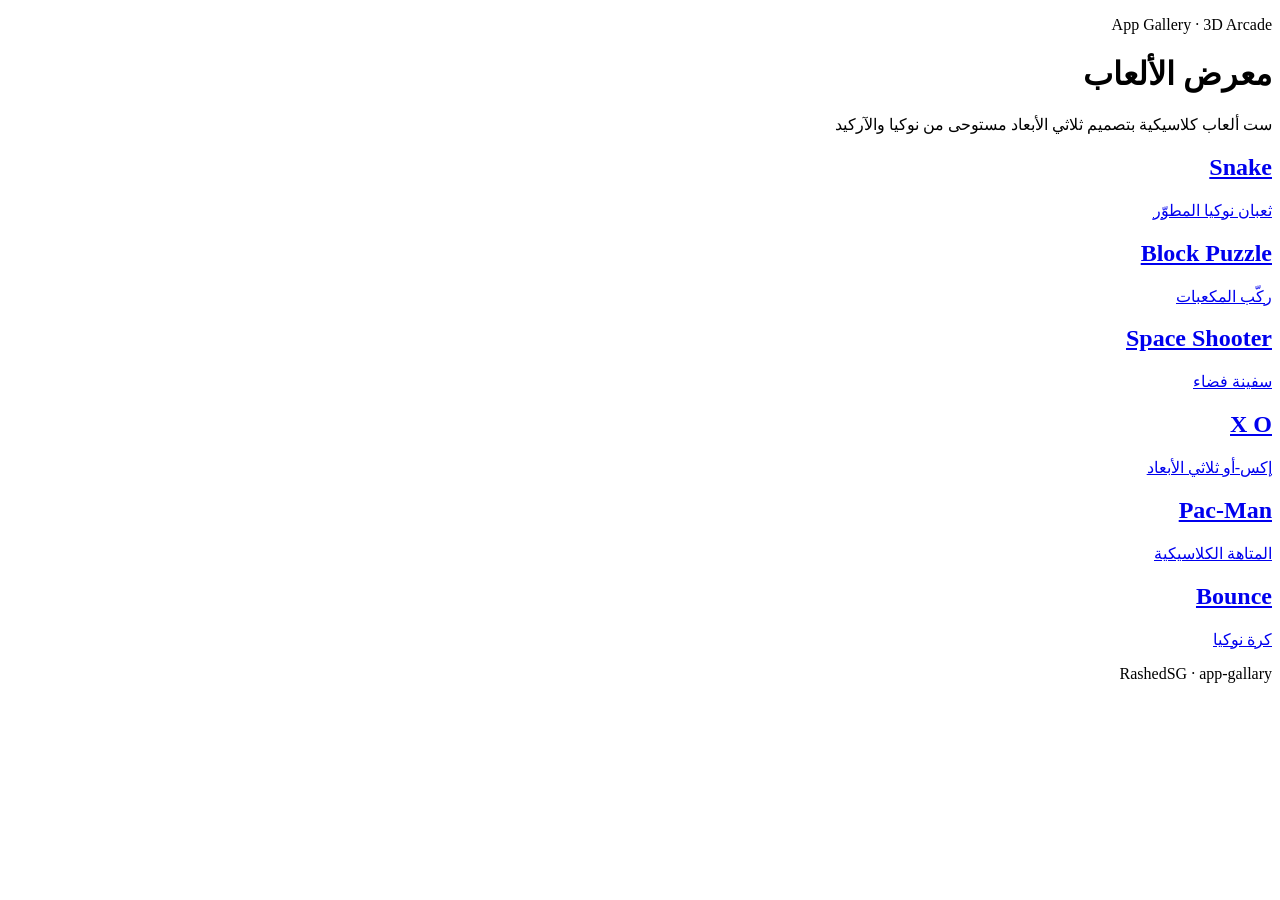
==== index.html @ 0dc10f10 "Add 3D arcade gallery with six classic games" ====
<!DOCTYPE html>
<html lang="ar" dir="rtl">
<head>
  <meta charset="UTF-8">
  <meta name="viewport" content="width=device-width, initial-scale=1.0">
  <title>معرض الألعاب ثلاثي الأبعاد</title>
  <link href="https://fonts.googleapis.com/css2?family=Cairo:wght@400;600;700;800;900&display=swap" rel="stylesheet">
  <link rel="stylesheet" href="style.css">
</head>
<body>
  <div class="bg-orb o1"></div>
  <div class="bg-orb o2"></div>
  <div class="bg-orb o3"></div>
  <header>
    <p class="kicker">App Gallery · 3D Arcade</p>
    <h1>معرض الألعاب</h1>
    <p class="sub">ست ألعاب كلاسيكية بتصميم ثلاثي الأبعاد مستوحى من نوكيا والآركيد</p>
  </header>
  <main class="grid">
    <a class="card c1" href="games/snake.html"><div class="cube"></div><h2>Snake</h2><p>ثعبان نوكيا المطوّر</p></a>
    <a class="card c2" href="games/block-puzzle.html"><div class="cube"></div><h2>Block Puzzle</h2><p>ركّب المكعبات</p></a>
    <a class="card c3" href="games/space-shooter.html"><div class="cube"></div><h2>Space Shooter</h2><p>سفينة فضاء</p></a>
    <a class="card c4" href="games/xo.html"><div class="cube"></div><h2>X O</h2><p>إكس-أو ثلاثي الأبعاد</p></a>
    <a class="card c5" href="games/pacman.html"><div class="cube"></div><h2>Pac-Man</h2><p>المتاهة الكلاسيكية</p></a>
    <a class="card c6" href="games/bounce.html"><div class="cube"></div><h2>Bounce</h2><p>كرة نوكيا</p></a>
  </main>
  <footer>RashedSG · app-gallary</footer>
</body>
</html>
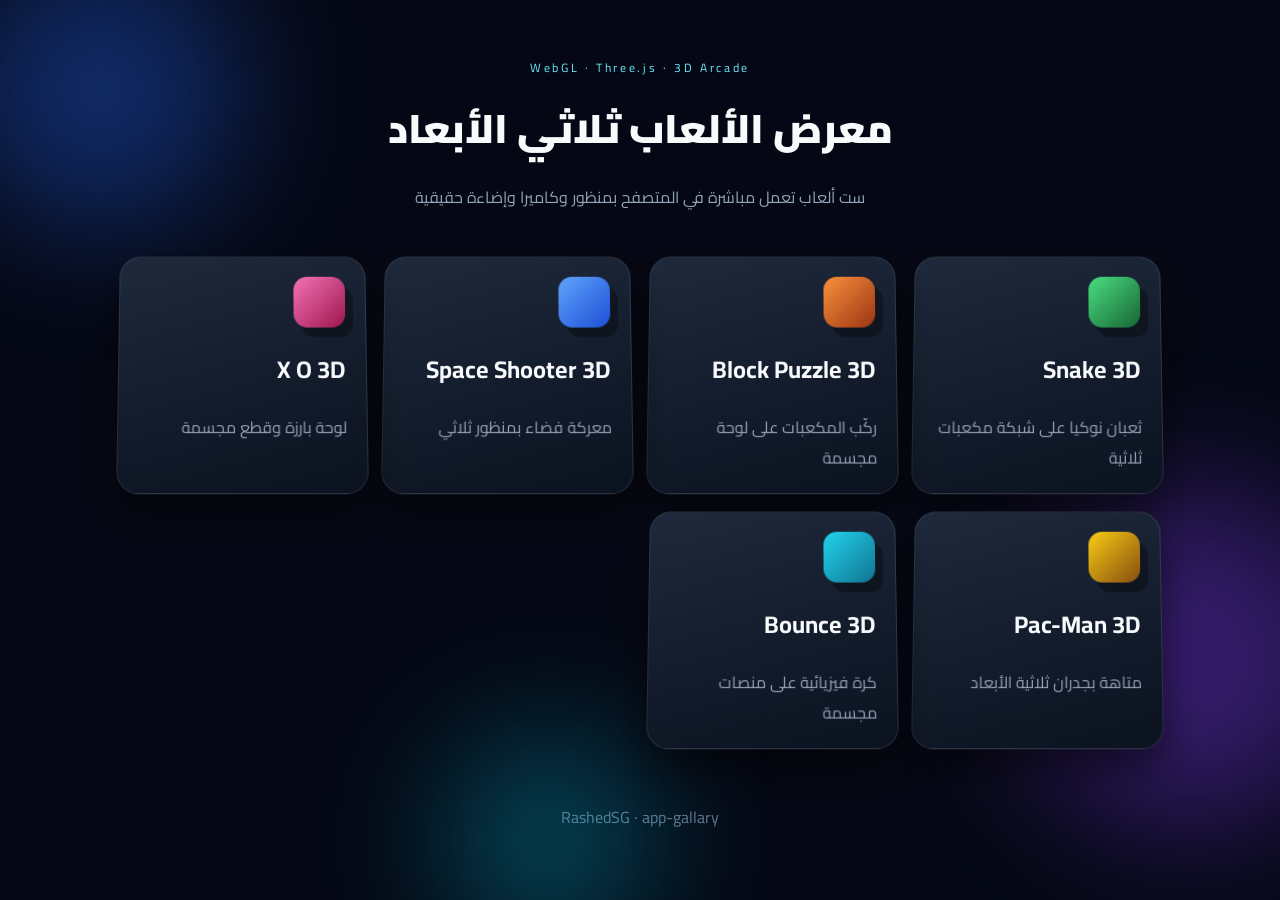
==== commit a378a3ea: "Rebuild gallery and Snake as real Three.js 3D" ====
--- a/index.html
+++ b/index.html
@@ -12,17 +12,17 @@
   <div class="bg-orb o2"></div>
   <div class="bg-orb o3"></div>
   <header>
-    <p class="kicker">App Gallery · 3D Arcade</p>
-    <h1>معرض الألعاب</h1>
-    <p class="sub">ست ألعاب كلاسيكية بتصميم ثلاثي الأبعاد مستوحى من نوكيا والآركيد</p>
+    <p class="kicker">WebGL · Three.js · 3D Arcade</p>
+    <h1>معرض الألعاب ثلاثي الأبعاد</h1>
+    <p class="sub">ست ألعاب تعمل مباشرة في المتصفح بمنظور وكاميرا وإضاءة حقيقية</p>
   </header>
   <main class="grid">
-    <a class="card c1" href="games/snake.html"><div class="cube"></div><h2>Snake</h2><p>ثعبان نوكيا المطوّر</p></a>
-    <a class="card c2" href="games/block-puzzle.html"><div class="cube"></div><h2>Block Puzzle</h2><p>ركّب المكعبات</p></a>
-    <a class="card c3" href="games/space-shooter.html"><div class="cube"></div><h2>Space Shooter</h2><p>سفينة فضاء</p></a>
-    <a class="card c4" href="games/xo.html"><div class="cube"></div><h2>X O</h2><p>إكس-أو ثلاثي الأبعاد</p></a>
-    <a class="card c5" href="games/pacman.html"><div class="cube"></div><h2>Pac-Man</h2><p>المتاهة الكلاسيكية</p></a>
-    <a class="card c6" href="games/bounce.html"><div class="cube"></div><h2>Bounce</h2><p>كرة نوكيا</p></a>
+    <a class="card c1" href="games/snake.html"><div class="cube"></div><h2>Snake 3D</h2><p>ثعبان نوكيا على شبكة مكعبات ثلاثية</p></a>
+    <a class="card c2" href="games/block-puzzle.html"><div class="cube"></div><h2>Block Puzzle 3D</h2><p>ركّب المكعبات على لوحة مجسمة</p></a>
+    <a class="card c3" href="games/space-shooter.html"><div class="cube"></div><h2>Space Shooter 3D</h2><p>معركة فضاء بمنظور ثلاثي</p></a>
+    <a class="card c4" href="games/xo.html"><div class="cube"></div><h2>X O 3D</h2><p>لوحة بارزة وقطع مجسمة</p></a>
+    <a class="card c5" href="games/pacman.html"><div class="cube"></div><h2>Pac-Man 3D</h2><p>متاهة بجدران ثلاثية الأبعاد</p></a>
+    <a class="card c6" href="games/bounce.html"><div class="cube"></div><h2>Bounce 3D</h2><p>كرة فيزيائية على منصات مجسمة</p></a>
   </main>
   <footer>RashedSG · app-gallary</footer>
 </body>
--- a/style.css
+++ b/style.css
@@ -0,0 +1 @@
+:root{--bg:#050814;--text:#f8fafc;--muted:#94a3b8}*{box-sizing:border-box}html,body{margin:0;min-height:100%;font-family:Cairo,system-ui,sans-serif;background:#050814;color:var(--text)}.bg-orb{position:fixed;border-radius:50%;filter:blur(70px);opacity:.4;pointer-events:none}.o1{width:280px;height:280px;background:#2563eb;top:-50px;left:-40px}.o2{width:340px;height:340px;background:#7c3aed;bottom:8%;right:-80px}.o3{width:200px;height:200px;background:#06b6d4;bottom:-40px;left:35%}header{text-align:center;padding:44px 16px 8px;position:relative}.kicker{letter-spacing:.22em;color:#67e8f9;font-size:12px}h1{margin:8px 0;font-size:40px;font-weight:900}.sub{color:var(--muted)}.grid{display:grid;gap:16px;padding:18px;grid-template-columns:repeat(auto-fit,minmax(230px,1fr));max-width:1080px;margin:0 auto 36px}.card{display:block;text-decoration:none;color:inherit;background:linear-gradient(165deg,#1e293b,#0b1220);border:1px solid #ffffff1a;border-radius:22px;padding:20px;min-height:200px;box-shadow:0 18px 40px #0008;transform:perspective(800px) rotateX(6deg);transition:.2s}.card:hover{transform:perspective(800px) rotateX(0) translateY(-8px)}.cube{width:52px;height:52px;border-radius:14px;margin-bottom:14px;box-shadow:8px 10px 0 #0005}.c1 .cube{background:linear-gradient(135deg,#4ade80,#166534)}.c2 .cube{background:linear-gradient(135deg,#fb923c,#9a3412)}.c3 .cube{background:linear-gradient(135deg,#60a5fa,#1d4ed8)}.c4 .cube{background:linear-gradient(135deg,#f472b6,#9d174d)}.c5 .cube{background:linear-gradient(135deg,#facc15,#854d0e)}.c6 .cube{background:linear-gradient(135deg,#22d3ee,#0e7490)}.card p{color:var(--muted);margin:6px 0 0}footer{text-align:center;color:#64748b;padding-bottom:28px}.game-wrap{max-width:960px;margin:0 auto;padding:12px}.topbar{display:flex;justify-content:space-between;align-items:center;gap:10px;flex-wrap:wrap}.topbar a{color:#67e8f9;text-decoration:none}.hud{display:flex;gap:8px;flex-wrap:wrap;margin:10px 0}.hud span,.hud button{background:#111827;border:1px solid #ffffff14;color:#fff;border-radius:12px;padding:8px 12px;font:inherit}.hud button{cursor:pointer;background:#2563eb}#view{width:100%;height:min(72vh,640px);border-radius:18px;overflow:hidden;background:#020617;box-shadow:0 24px 50px #0008}.hint{color:#94a3b8;text-align:center;font-size:13px}
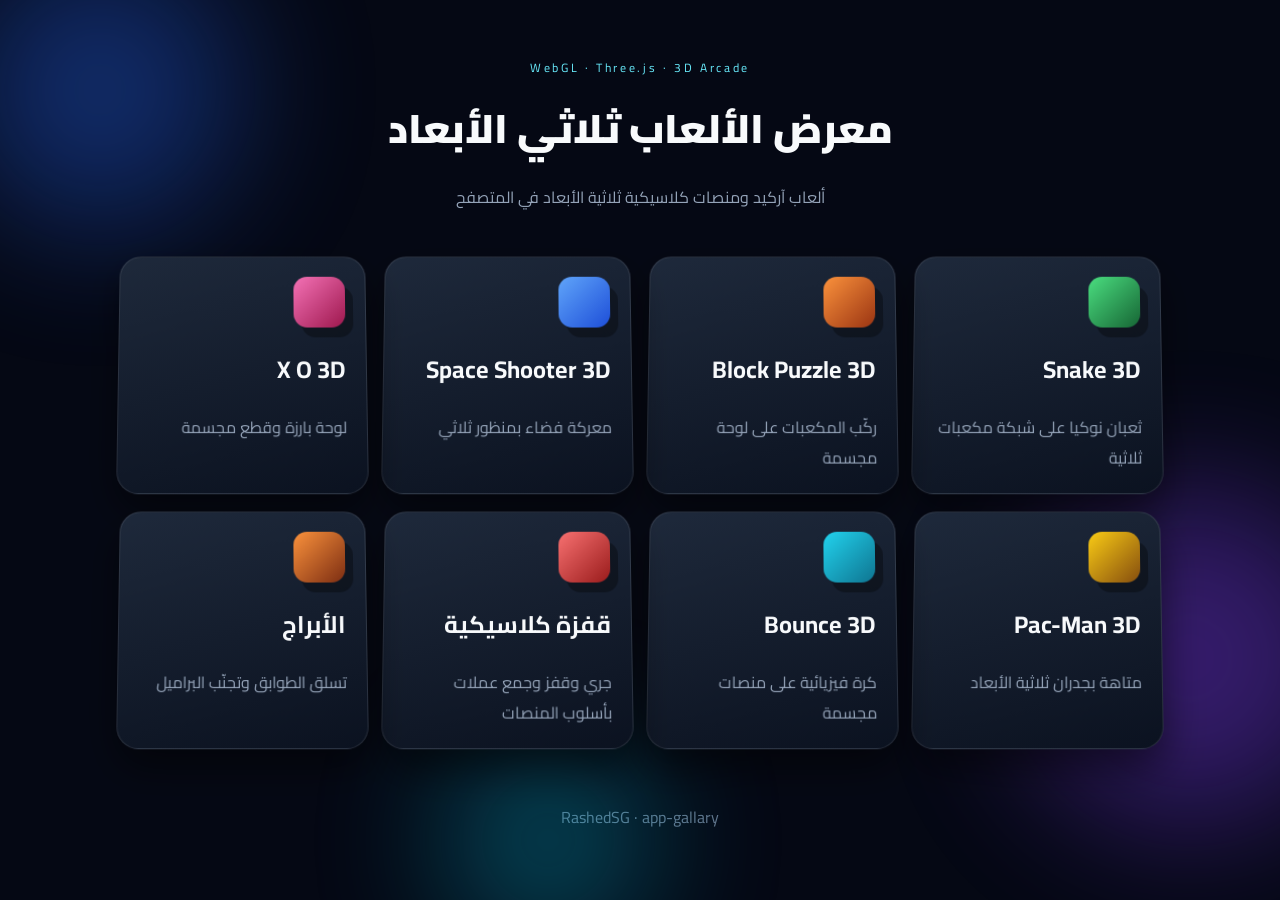
==== commit c4388f46: "Add classic platformers: Leap and Towers" ====
--- a/index.html
+++ b/index.html
@@ -8,13 +8,11 @@
   <link rel="stylesheet" href="style.css">
 </head>
 <body>
-  <div class="bg-orb o1"></div>
-  <div class="bg-orb o2"></div>
-  <div class="bg-orb o3"></div>
+  <div class="bg-orb o1"></div><div class="bg-orb o2"></div><div class="bg-orb o3"></div>
   <header>
     <p class="kicker">WebGL · Three.js · 3D Arcade</p>
     <h1>معرض الألعاب ثلاثي الأبعاد</h1>
-    <p class="sub">ست ألعاب تعمل مباشرة في المتصفح بمنظور وكاميرا وإضاءة حقيقية</p>
+    <p class="sub">ألعاب آركيد ومنصات كلاسيكية ثلاثية الأبعاد في المتصفح</p>
   </header>
   <main class="grid">
     <a class="card c1" href="games/snake.html"><div class="cube"></div><h2>Snake 3D</h2><p>ثعبان نوكيا على شبكة مكعبات ثلاثية</p></a>
@@ -23,7 +21,8 @@
     <a class="card c4" href="games/xo.html"><div class="cube"></div><h2>X O 3D</h2><p>لوحة بارزة وقطع مجسمة</p></a>
     <a class="card c5" href="games/pacman.html"><div class="cube"></div><h2>Pac-Man 3D</h2><p>متاهة بجدران ثلاثية الأبعاد</p></a>
     <a class="card c6" href="games/bounce.html"><div class="cube"></div><h2>Bounce 3D</h2><p>كرة فيزيائية على منصات مجسمة</p></a>
+    <a class="card c7" href="games/leap.html"><div class="cube"></div><h2>قفزة كلاسيكية</h2><p>جري وقفز وجمع عملات بأسلوب المنصات</p></a>
+    <a class="card c8" href="games/towers.html"><div class="cube"></div><h2>الأبراج</h2><p>تسلق الطوابق وتجنّب البراميل</p></a>
   </main>
   <footer>RashedSG · app-gallary</footer>
-</body>
-</html>
+</body></html>
--- a/style.css
+++ b/style.css
@@ -1 +1 @@
-:root{--bg:#050814;--text:#f8fafc;--muted:#94a3b8}*{box-sizing:border-box}html,body{margin:0;min-height:100%;font-family:Cairo,system-ui,sans-serif;background:#050814;color:var(--text)}.bg-orb{position:fixed;border-radius:50%;filter:blur(70px);opacity:.4;pointer-events:none}.o1{width:280px;height:280px;background:#2563eb;top:-50px;left:-40px}.o2{width:340px;height:340px;background:#7c3aed;bottom:8%;right:-80px}.o3{width:200px;height:200px;background:#06b6d4;bottom:-40px;left:35%}header{text-align:center;padding:44px 16px 8px;position:relative}.kicker{letter-spacing:.22em;color:#67e8f9;font-size:12px}h1{margin:8px 0;font-size:40px;font-weight:900}.sub{color:var(--muted)}.grid{display:grid;gap:16px;padding:18px;grid-template-columns:repeat(auto-fit,minmax(230px,1fr));max-width:1080px;margin:0 auto 36px}.card{display:block;text-decoration:none;color:inherit;background:linear-gradient(165deg,#1e293b,#0b1220);border:1px solid #ffffff1a;border-radius:22px;padding:20px;min-height:200px;box-shadow:0 18px 40px #0008;transform:perspective(800px) rotateX(6deg);transition:.2s}.card:hover{transform:perspective(800px) rotateX(0) translateY(-8px)}.cube{width:52px;height:52px;border-radius:14px;margin-bottom:14px;box-shadow:8px 10px 0 #0005}.c1 .cube{background:linear-gradient(135deg,#4ade80,#166534)}.c2 .cube{background:linear-gradient(135deg,#fb923c,#9a3412)}.c3 .cube{background:linear-gradient(135deg,#60a5fa,#1d4ed8)}.c4 .cube{background:linear-gradient(135deg,#f472b6,#9d174d)}.c5 .cube{background:linear-gradient(135deg,#facc15,#854d0e)}.c6 .cube{background:linear-gradient(135deg,#22d3ee,#0e7490)}.card p{color:var(--muted);margin:6px 0 0}footer{text-align:center;color:#64748b;padding-bottom:28px}.game-wrap{max-width:960px;margin:0 auto;padding:12px}.topbar{display:flex;justify-content:space-between;align-items:center;gap:10px;flex-wrap:wrap}.topbar a{color:#67e8f9;text-decoration:none}.hud{display:flex;gap:8px;flex-wrap:wrap;margin:10px 0}.hud span,.hud button{background:#111827;border:1px solid #ffffff14;color:#fff;border-radius:12px;padding:8px 12px;font:inherit}.hud button{cursor:pointer;background:#2563eb}#view{width:100%;height:min(72vh,640px);border-radius:18px;overflow:hidden;background:#020617;box-shadow:0 24px 50px #0008}.hint{color:#94a3b8;text-align:center;font-size:13px}
+:root{--bg:#050814;--text:#f8fafc;--muted:#94a3b8}*{box-sizing:border-box}html,body{margin:0;min-height:100%;font-family:Cairo,system-ui,sans-serif;background:#050814;color:var(--text)}.bg-orb{position:fixed;border-radius:50%;filter:blur(70px);opacity:.4;pointer-events:none}.o1{width:280px;height:280px;background:#2563eb;top:-50px;left:-40px}.o2{width:340px;height:340px;background:#7c3aed;bottom:8%;right:-80px}.o3{width:200px;height:200px;background:#06b6d4;bottom:-40px;left:35%}header{text-align:center;padding:44px 16px 8px;position:relative}.kicker{letter-spacing:.22em;color:#67e8f9;font-size:12px}h1{margin:8px 0;font-size:40px;font-weight:900}.sub{color:var(--muted)}.grid{display:grid;gap:16px;padding:18px;grid-template-columns:repeat(auto-fit,minmax(230px,1fr));max-width:1080px;margin:0 auto 36px}.card{display:block;text-decoration:none;color:inherit;background:linear-gradient(165deg,#1e293b,#0b1220);border:1px solid #ffffff1a;border-radius:22px;padding:20px;min-height:200px;box-shadow:0 18px 40px #0008;transform:perspective(800px) rotateX(6deg);transition:.2s}.card:hover{transform:perspective(800px) rotateX(0) translateY(-8px)}.cube{width:52px;height:52px;border-radius:14px;margin-bottom:14px;box-shadow:8px 10px 0 #0005}.c1 .cube{background:linear-gradient(135deg,#4ade80,#166534)}.c2 .cube{background:linear-gradient(135deg,#fb923c,#9a3412)}.c3 .cube{background:linear-gradient(135deg,#60a5fa,#1d4ed8)}.c4 .cube{background:linear-gradient(135deg,#f472b6,#9d174d)}.c5 .cube{background:linear-gradient(135deg,#facc15,#854d0e)}.c6 .cube{background:linear-gradient(135deg,#22d3ee,#0e7490)}.c7 .cube{background:linear-gradient(135deg,#f87171,#991b1b)}.c8 .cube{background:linear-gradient(135deg,#fb923c,#7c2d12)}.card p{color:var(--muted);margin:6px 0 0}footer{text-align:center;color:#64748b;padding-bottom:28px}.game-wrap{max-width:960px;margin:0 auto;padding:12px}.topbar{display:flex;justify-content:space-between;align-items:center;gap:10px;flex-wrap:wrap}.topbar a{color:#67e8f9;text-decoration:none}.hud{display:flex;gap:8px;flex-wrap:wrap;margin:10px 0}.hud span,.hud button{background:#111827;border:1px solid #ffffff14;color:#fff;border-radius:12px;padding:8px 12px;font:inherit;backdrop-filter:blur(10px)}.hud button{cursor:pointer;background:#2563eb}#view{width:100%;height:min(78vh,720px);border-radius:22px;overflow:hidden;background:#020617;box-shadow:0 28px 60px #000a, inset 0 0 0 1px #ffffff14}.topbar h2{margin:0;font-size:22px}.hint{color:#94a3b8;text-align:center;font-size:13px}
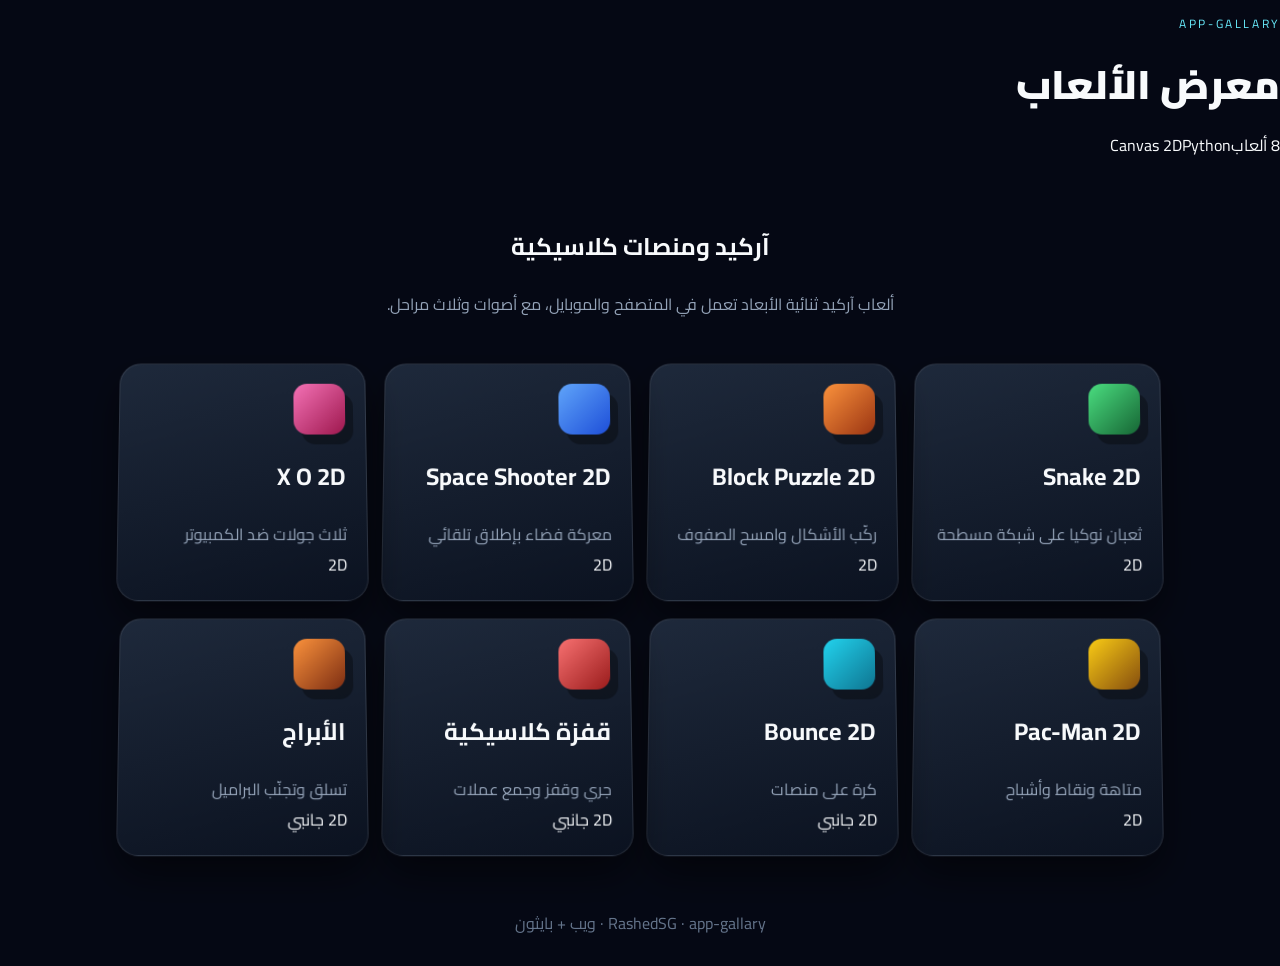
==== commit 0425f100: "Switch gallery to Canvas 2D" ====
--- a/index.html
+++ b/index.html
@@ -3,26 +3,30 @@
 <head>
   <meta charset="UTF-8">
   <meta name="viewport" content="width=device-width, initial-scale=1.0">
-  <title>معرض الألعاب ثلاثي الأبعاد</title>
+  <title>معرض الألعاب ثنائي الأبعاد</title>
   <link href="https://fonts.googleapis.com/css2?family=Cairo:wght@400;600;700;800;900&display=swap" rel="stylesheet">
   <link rel="stylesheet" href="style.css">
 </head>
 <body>
-  <div class="bg-orb o1"></div><div class="bg-orb o2"></div><div class="bg-orb o3"></div>
-  <header>
-    <p class="kicker">WebGL · Three.js · 3D Arcade</p>
-    <h1>معرض الألعاب ثلاثي الأبعاد</h1>
-    <p class="sub">ألعاب آركيد ومنصات كلاسيكية ثلاثية الأبعاد في المتصفح</p>
-  </header>
-  <main class="grid">
-    <a class="card c1" href="games/snake.html"><div class="cube"></div><h2>Snake 3D</h2><p>ثعبان نوكيا على شبكة مكعبات ثلاثية</p></a>
-    <a class="card c2" href="games/block-puzzle.html"><div class="cube"></div><h2>Block Puzzle 3D</h2><p>ركّب المكعبات على لوحة مجسمة</p></a>
-    <a class="card c3" href="games/space-shooter.html"><div class="cube"></div><h2>Space Shooter 3D</h2><p>معركة فضاء بمنظور ثلاثي</p></a>
-    <a class="card c4" href="games/xo.html"><div class="cube"></div><h2>X O 3D</h2><p>لوحة بارزة وقطع مجسمة</p></a>
-    <a class="card c5" href="games/pacman.html"><div class="cube"></div><h2>Pac-Man 3D</h2><p>متاهة بجدران ثلاثية الأبعاد</p></a>
-    <a class="card c6" href="games/bounce.html"><div class="cube"></div><h2>Bounce 3D</h2><p>كرة فيزيائية على منصات مجسمة</p></a>
-    <a class="card c7" href="games/leap.html"><div class="cube"></div><h2>قفزة كلاسيكية</h2><p>جري وقفز وجمع عملات بأسلوب المنصات</p></a>
-    <a class="card c8" href="games/towers.html"><div class="cube"></div><h2>الأبراج</h2><p>تسلق الطوابق وتجنّب البراميل</p></a>
-  </main>
-  <footer>RashedSG · app-gallary</footer>
+  <div class="shell">
+    <nav class="nav">
+      <div class="brand"><div class="logo"></div><div><p class="kicker">APP-GALLARY</p><h1>معرض الألعاب</h1></div></div>
+      <div class="pills"><span class="pill">8 ألعاب</span><span class="pill">Canvas 2D</span><span class="pill">Python</span></div>
+    </nav>
+    <header class="hero">
+      <h2>آركيد ومنصات كلاسيكية</h2>
+      <p class="sub">ألعاب آركيد ثنائية الأبعاد تعمل في المتصفح والموبايل، مع أصوات وثلاث مراحل.</p>
+    </header>
+    <main class="grid">
+      <a class="card c1" href="games/snake.html"><div class="cube"></div><h2>Snake 2D</h2><p>ثعبان نوكيا على شبكة مسطحة</p><span class="tag">2D</span></a>
+      <a class="card c2" href="games/block-puzzle.html"><div class="cube"></div><h2>Block Puzzle 2D</h2><p>ركّب الأشكال وامسح الصفوف</p><span class="tag">2D</span></a>
+      <a class="card c3" href="games/space-shooter.html"><div class="cube"></div><h2>Space Shooter 2D</h2><p>معركة فضاء بإطلاق تلقائي</p><span class="tag">2D</span></a>
+      <a class="card c4" href="games/xo.html"><div class="cube"></div><h2>X O 2D</h2><p>ثلاث جولات ضد الكمبيوتر</p><span class="tag">2D</span></a>
+      <a class="card c5" href="games/pacman.html"><div class="cube"></div><h2>Pac-Man 2D</h2><p>متاهة ونقاط وأشباح</p><span class="tag">2D</span></a>
+      <a class="card c6" href="games/bounce.html"><div class="cube"></div><h2>Bounce 2D</h2><p>كرة على منصات</p><span class="tag">2D جانبي</span></a>
+      <a class="card c7" href="games/leap.html"><div class="cube"></div><h2>قفزة كلاسيكية</h2><p>جري وقفز وجمع عملات</p><span class="tag">2D جانبي</span></a>
+      <a class="card c8" href="games/towers.html"><div class="cube"></div><h2>الأبراج</h2><p>تسلق وتجنّب البراميل</p><span class="tag">2D جانبي</span></a>
+    </main>
+    <footer>RashedSG · app-gallary · ويب + بايثون</footer>
+  </div>
 </body></html>
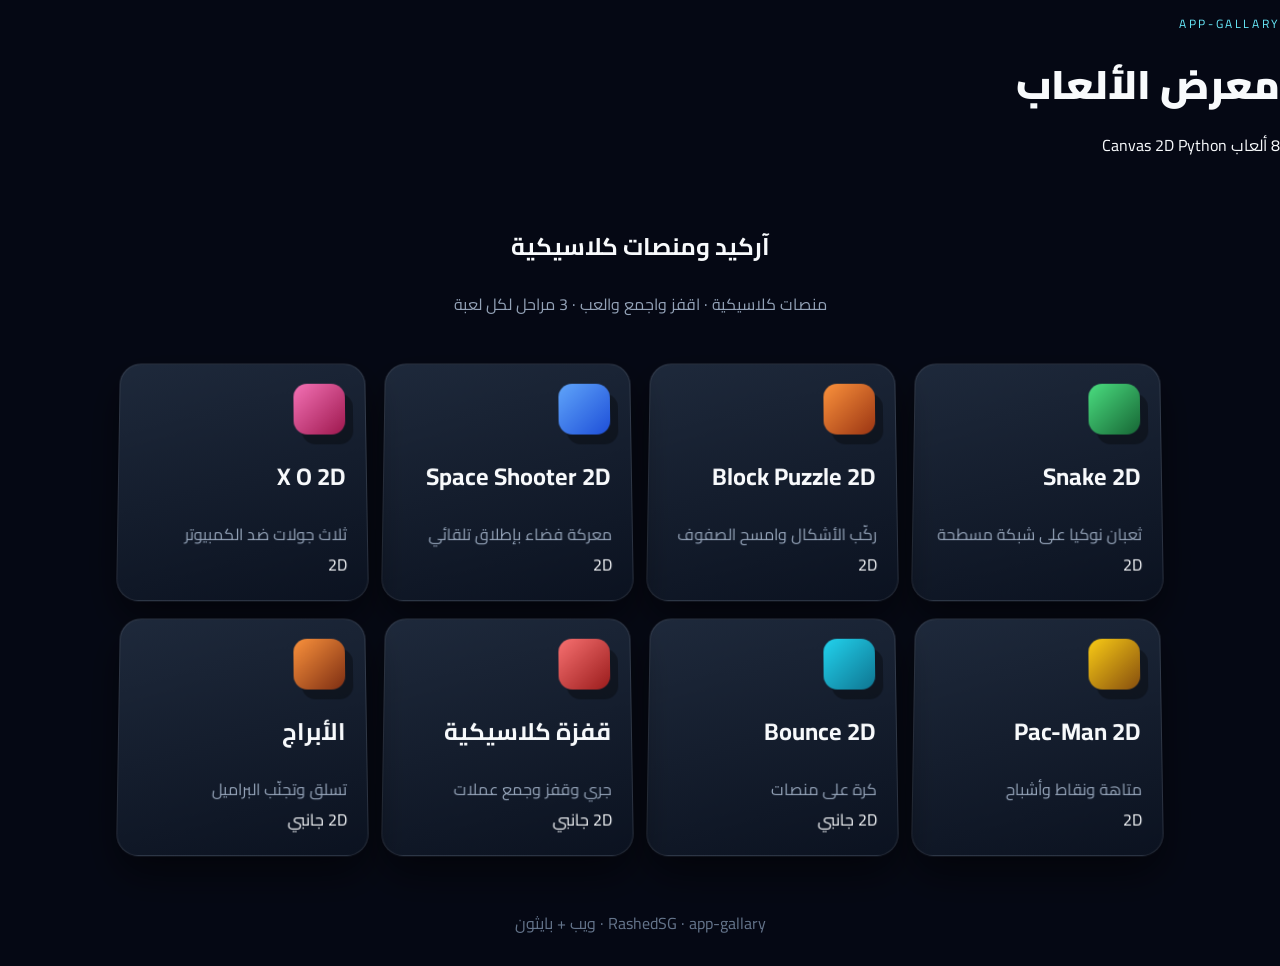
==== commit 9b0379c7: "Fix Pages: 2D look.js, platformer CSS, working XO and Snake" ====
--- a/index.html
+++ b/index.html
@@ -2,7 +2,8 @@
 <html lang="ar" dir="rtl">
 <head>
   <meta charset="UTF-8">
-  <meta name="viewport" content="width=device-width, initial-scale=1.0">
+  <meta name="viewport" content="width=device-width, initial-scale=1.0, viewport-fit=cover">
+  <meta name="theme-color" content="#7ec8f0">
   <title>معرض الألعاب ثنائي الأبعاد</title>
   <link href="https://fonts.googleapis.com/css2?family=Cairo:wght@400;600;700;800;900&display=swap" rel="stylesheet">
   <link rel="stylesheet" href="style.css">
@@ -10,12 +11,22 @@
 <body>
   <div class="shell">
     <nav class="nav">
-      <div class="brand"><div class="logo"></div><div><p class="kicker">APP-GALLARY</p><h1>معرض الألعاب</h1></div></div>
-      <div class="pills"><span class="pill">8 ألعاب</span><span class="pill">Canvas 2D</span><span class="pill">Python</span></div>
+      <div class="brand">
+        <div class="logo"></div>
+        <div>
+          <p class="kicker">APP-GALLARY</p>
+          <h1>معرض الألعاب</h1>
+        </div>
+      </div>
+      <div class="pills">
+        <span class="pill">8 ألعاب</span>
+        <span class="pill">Canvas 2D</span>
+        <span class="pill">Python</span>
+      </div>
     </nav>
     <header class="hero">
       <h2>آركيد ومنصات كلاسيكية</h2>
-      <p class="sub">ألعاب آركيد ثنائية الأبعاد تعمل في المتصفح والموبايل، مع أصوات وثلاث مراحل.</p>
+      <p class="sub">منصات كلاسيكية · اقفز واجمع والعب · 3 مراحل لكل لعبة</p>
     </header>
     <main class="grid">
       <a class="card c1" href="games/snake.html"><div class="cube"></div><h2>Snake 2D</h2><p>ثعبان نوكيا على شبكة مسطحة</p><span class="tag">2D</span></a>
@@ -29,4 +40,5 @@
     </main>
     <footer>RashedSG · app-gallary · ويب + بايثون</footer>
   </div>
-</body></html>
+</body>
+</html>
